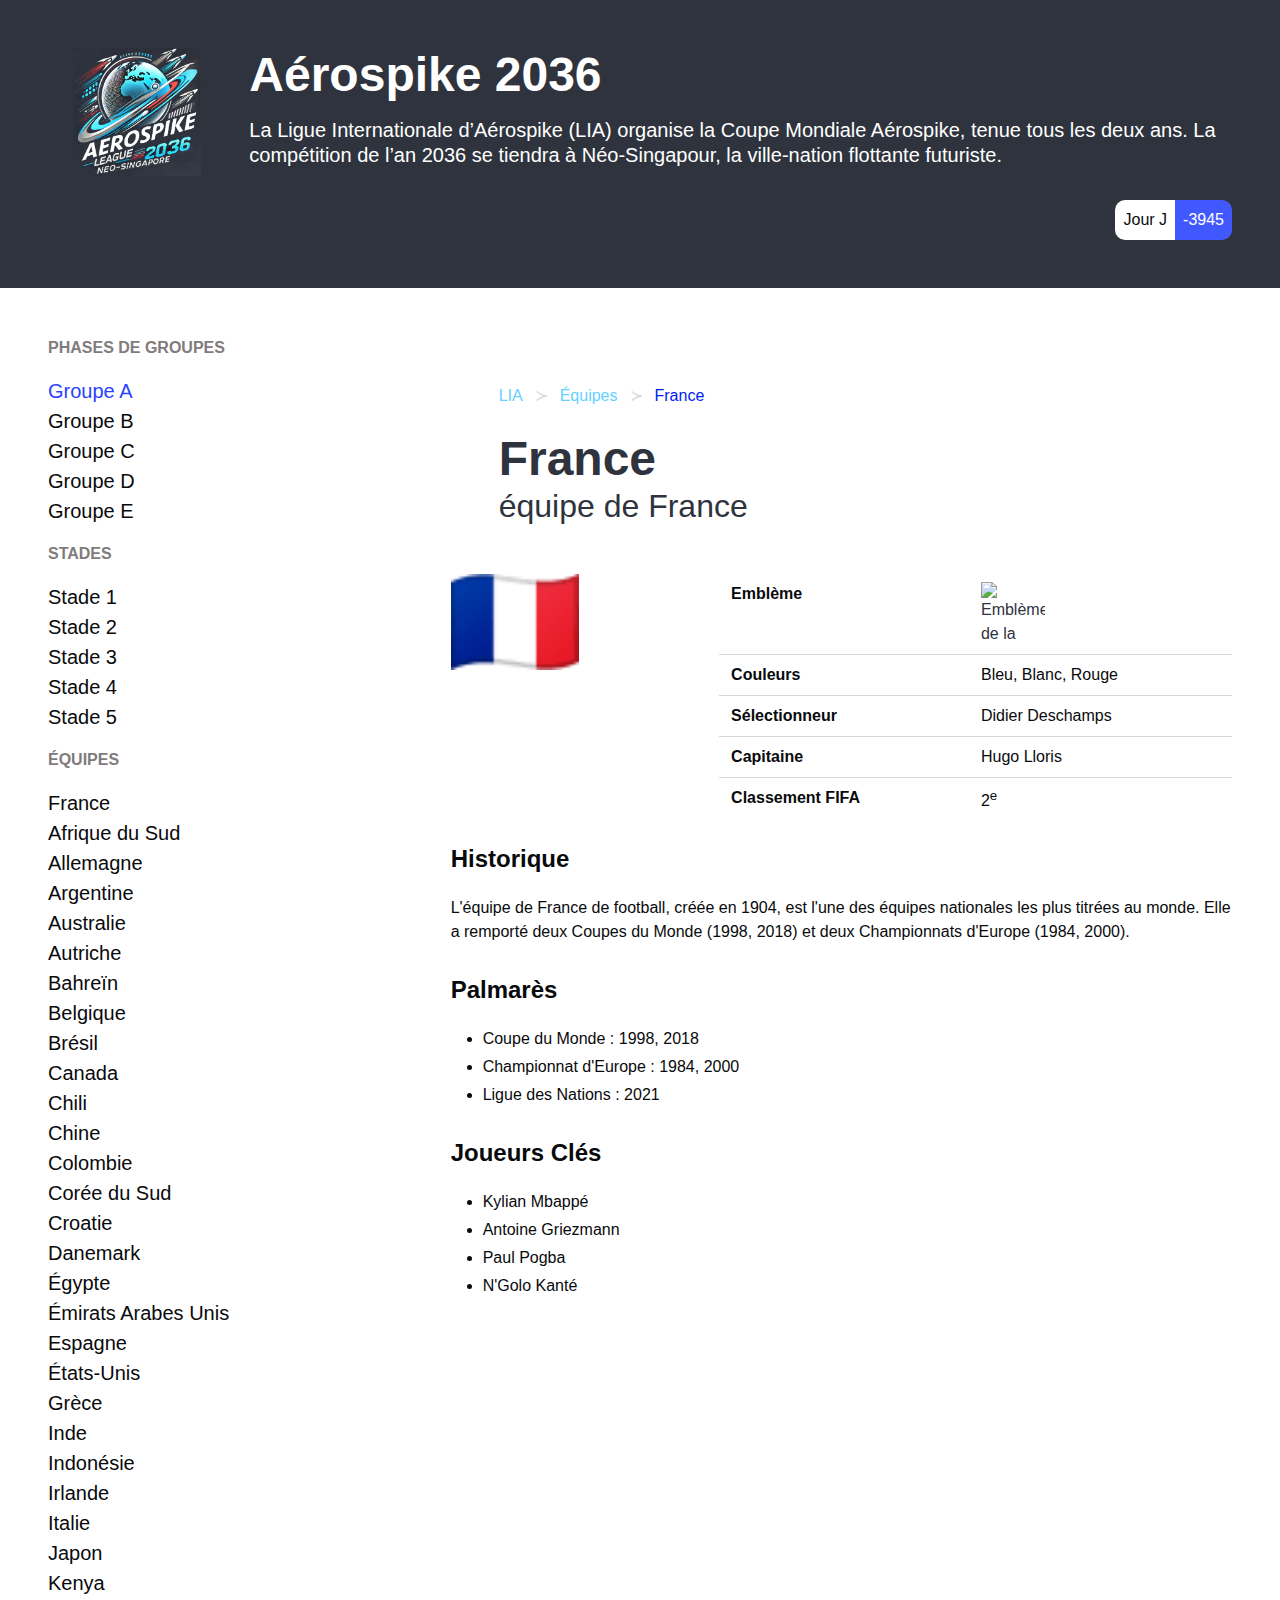
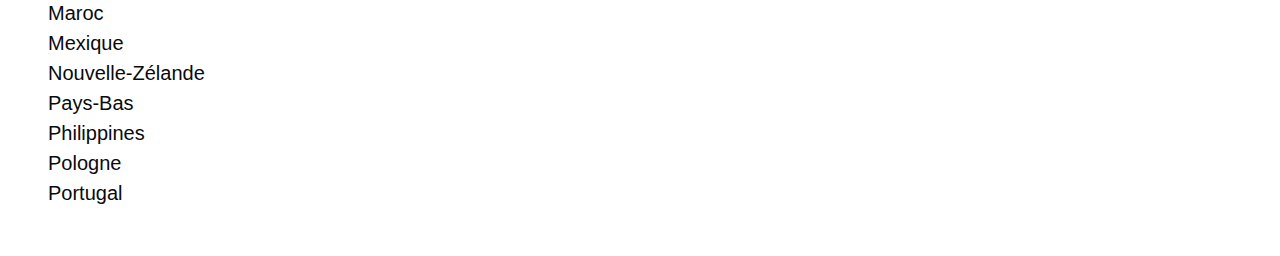
==== France.html @ 1cf7dc84 "creation de groupe et equipes" ====
<!DOCTYPE html>
<html lang="fr">

<head>
  <meta charset="UTF-8">
  <meta name="viewport" content="width=device-width, initial-scale=1.0">
  <title>Aérospike 2036</title>

  <!-- Inclusion de la feuille de style Bulma -->
  <link rel="stylesheet" href="./bulma/bulma.css">
  <link rel="stylesheet" href="./bulma/update.css">
</head>

<body class="has-background-dark has-text-white">
  <section class="section has-background-dark">

    <div class="columns">
      <div class="column is-2 is-flex is-justify-content-center is-align-items-center">
        <figure class="image is-128x128">
          <img src="./images/logo.webp" alt="Logo">
        </figure>
      </div>
      <div class="column is-10">
        <h1 class="title is-size-1 has-text-white mb-4">Aérospike 2036</h1>
        <p class="subtitle is-size-5 has-text-white">
          La Ligue Internationale d’Aérospike (LIA) organise la Coupe Mondiale Aérospike, tenue tous les deux ans.
          La compétition de l’an 2036 se tiendra à Néo-Singapour, la ville-nation flottante futuriste.
        </p>
      </div>
    </div>



    <div class="column is-2 is-offset-10">


      <div class="container">
        <div class="columns is-flex is-justify-content-flex-end is-mobile">
          <div class="has-background-white rounded-left-corners"> <span class="has-text-black	  is-flex is-align-items-center p-2">Jour
              J</span></div>
          <div class="has-background-link rouded-right-corner"> <span class="p-2  is-flex is-align-items-center">-3945</span></div>
        </div>
      </div>

    </div>



  </section>


  <section class="section has-background-white">

    <div class="columns column-reverse-mobile">


      <div class="column is-4">
        <h2 class="has-text-grey-dark has-text-weight-semibold is-uppercase is-size-6 mb-4 mr-4 light-black">
          Phases de Groupes
        </h2>
        <ul class="has-text-black	 is-size-5">
          <li><a href="groupeA.html">Groupe A</a></li>
          <li>Groupe B</li>
          <li>Groupe C</li>
          <li>Groupe D</li>
          <li>Groupe E</li>
        </ul>

        <h2 class="has-text-grey-dark has-text-weight-semibold is-uppercase is-size-6 mb-4 mt-4 light-black">
          Stades
        </h2>
        <ul class="has-text-black	 is-size-5">
          <li>Stade 1</li>
          <li>Stade 2</li>
          <li>Stade 3</li>
          <li>Stade 4</li>
          <li>Stade 5</li>
        </ul>


        <h2 class="has-text-grey-dark has-text-weight-semibold is-uppercase is-size-6 mb-4 mt-4 light-black">
          Équipes
        </h2>
        <ul class="has-text-black	 is-size-5">
          <li>France</li>
          <li>Afrique du Sud</li>
          <li>Allemagne</li>
          <li>Argentine</li>
          <li>Australie</li>
          <li>Autriche</li>
          <li>Bahreïn</li>
          <li>Belgique</li>
          <li>Brésil</li>
          <li>Canada</li>
          <li>Chili</li>
          <li>Chine</li>
          <li>Colombie</li>
          <li>Corée du Sud</li>
          <li>Croatie</li>
          <li>Danemark</li>
          <li>Égypte</li>
          <li>Émirats Arabes Unis</li>
          <li>Espagne</li>
          <li>États-Unis</li>
          <li>Grèce</li>
          <li>Inde</li>
          <li>Indonésie</li>
          <li>Irlande</li>
          <li>Italie</li>
          <li>Japon</li>
          <li>Kenya</li>
          <li>Maroc</li>
          <li>Mexique</li>
          <li>Nouvelle-Zélande</li>
          <li>Pays-Bas</li>
          <li>Philippines</li>
          <li>Pologne</li>
          <li>Portugal</li>
        </ul>

      </div>



      <!-- Colonne droite (8/12) -->
      <div class="column is-8 ">
        <section class="section">
          <div class="container">
            <!-- Ligne de navigation -->
            <nav class="breadcrumb has-succeeds-separator is-size-6" aria-label="breadcrumbs">
              <ul>
                <li><a href="#" class="has-text-info">LIA</a></li>
                <li><a href="#" class="has-text-info">Équipes</a></li>
                <li class="is-active"><a href="#" aria-current="page">France</a></li>
              </ul>
            </nav>
            <!-- Titre principal -->
            <h1 class="title is-size-1 has-text-dark">France</h1>
            <!-- Sous-titre -->
            <h2 class="subtitle is-size-3 has-text-dark">équipe de France</h2>
          </div>
        </section>


        
<!-- Emblème et informations principales -->
<div class="columns">
    <div class="column is-4">
      <figure class="image is-128x128">
        <img src="./images/flags/fr.png" alt="Emblème de la France">
      </figure>
    </div>
    <div class="column is-8">
      <table class="table is-fullwidth">
        <tbody>
          <tr>
            <th class="has-text-black">Emblème</th>
            <td><img src="./images/emblem_france.png" alt="Emblème de la France" class="image is-64x64"></td>
          </tr>
          <tr>
            <th class="has-text-black">Couleurs</th>
            <td class="has-text-black">Bleu, Blanc, Rouge</td>
          </tr>
          <tr>
            <th class="has-text-black">Sélectionneur</th>
            <td class="has-text-black">Didier Deschamps</td>
          </tr>
          <tr>
            <th class="has-text-black">Capitaine</th>
            <td class="has-text-black">Hugo Lloris</td>
          </tr>
          <tr>
            <th class="has-text-black">Classement FIFA</th>
            <td class="has-text-black">2<sup>e</sup></td>
          </tr>
        </tbody>
      </table>
    </div>
  </div>
  
  <!-- Informations supplémentaires -->
  <div class="content has-text-black">
    <h3 class="title is-size-4 has-text-black">Historique</h3>
    <p class="has-text-black">L'équipe de France de football, créée en 1904, est l'une des équipes nationales les plus titrées au monde. Elle a remporté deux Coupes du Monde (1998, 2018) et deux Championnats d'Europe (1984, 2000).</p>
  
    <h3 class="title is-size-4 has-text-black">Palmarès</h3>
    <ul class="has-text-black">
      <li>Coupe du Monde : 1998, 2018</li>
      <li>Championnat d'Europe : 1984, 2000</li>
      <li>Ligue des Nations : 2021</li>
    </ul>
  
    <h3 class="title is-size-4 has-text-black">Joueurs Clés</h3>
    <ul class="has-text-black">
      <li>Kylian Mbappé</li>
      <li>Antoine Griezmann</li>
      <li>Paul Pogba</li>
      <li>N'Golo Kanté</li>
    </ul>
  </div>

      </div>
    </div>
  </section>



</body>

</html>
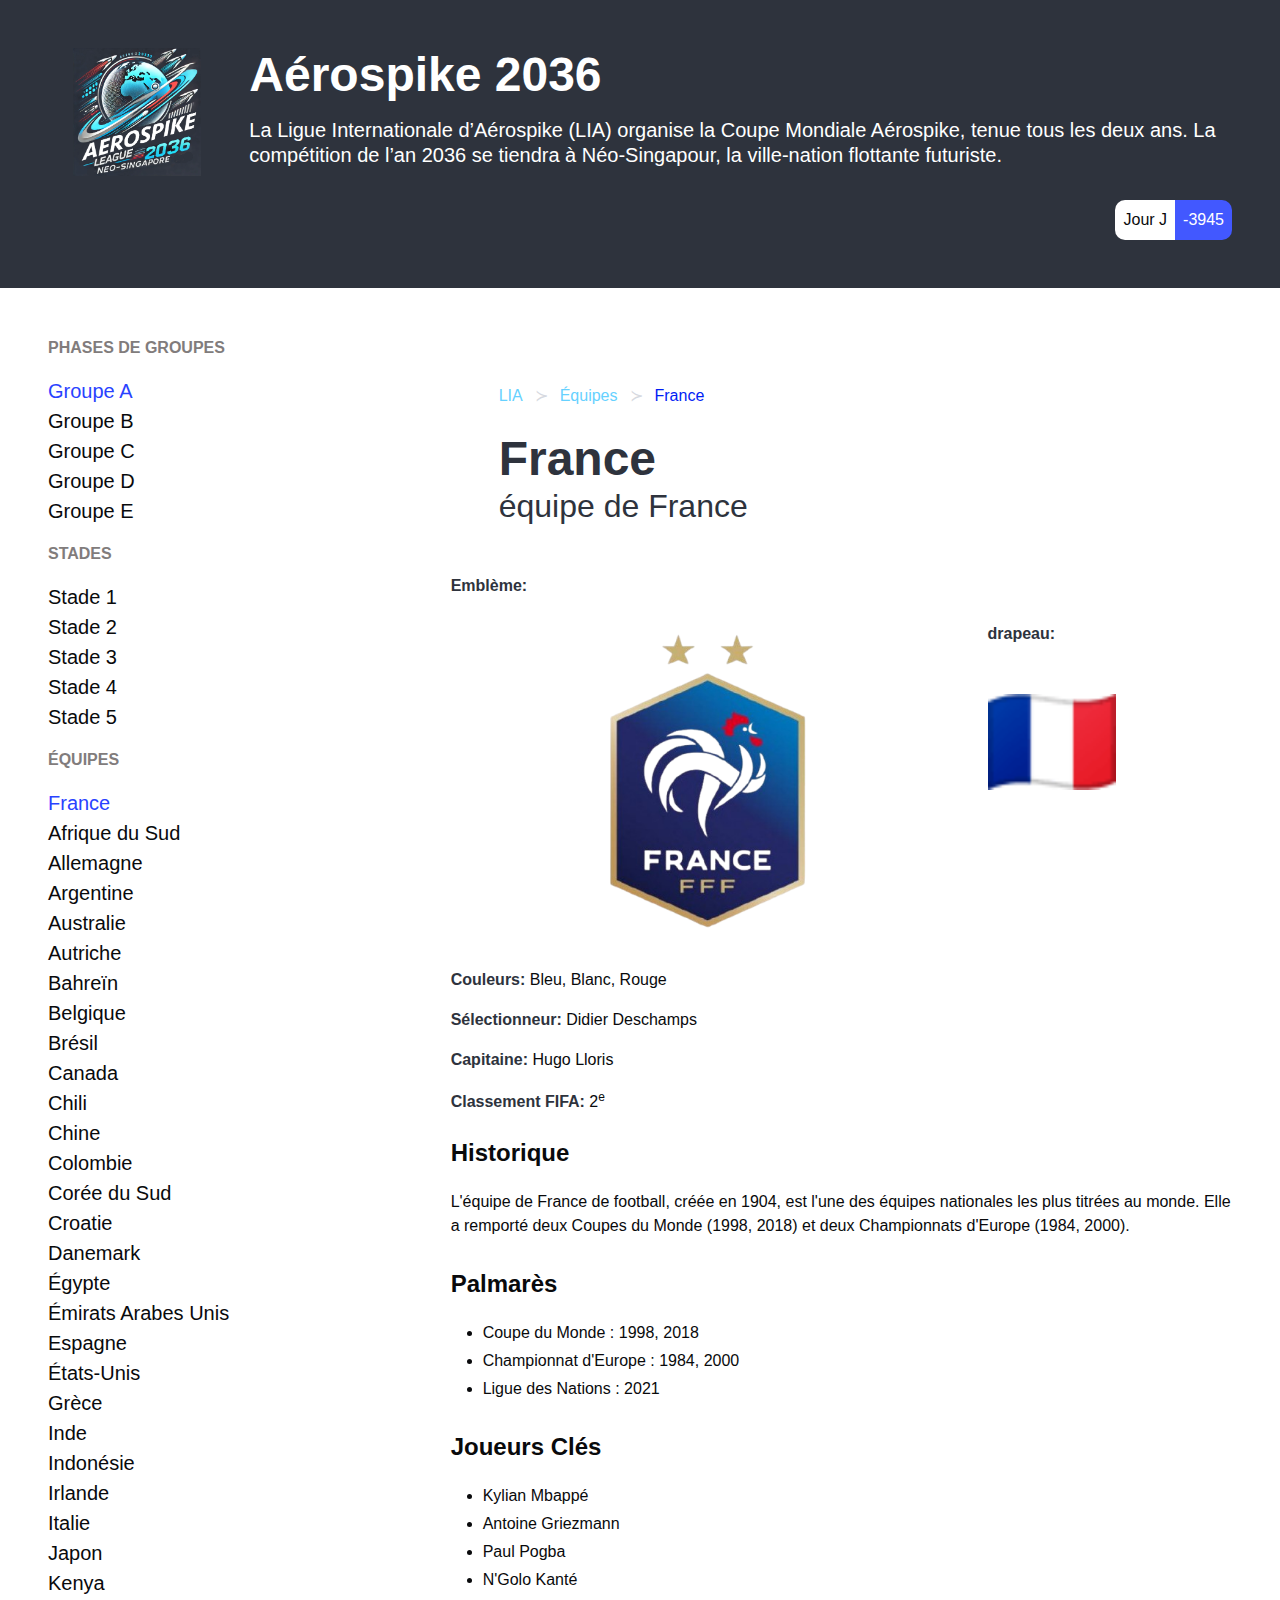
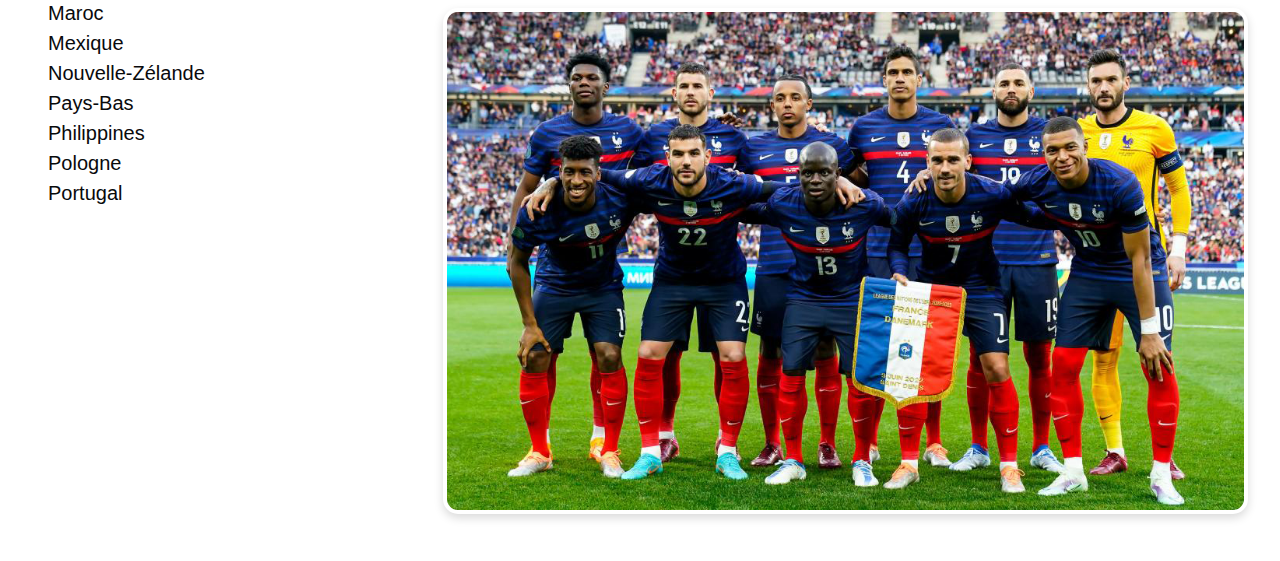
==== commit 314c8458: "style updated" ====
--- a/France.html
+++ b/France.html
@@ -36,9 +36,11 @@
 
       <div class="container">
         <div class="columns is-flex is-justify-content-flex-end is-mobile">
-          <div class="has-background-white rounded-left-corners"> <span class="has-text-black	  is-flex is-align-items-center p-2">Jour
+          <div class="has-background-white rounded-left-corners"> <span
+              class="has-text-black	  is-flex is-align-items-center p-2">Jour
               J</span></div>
-          <div class="has-background-link rouded-right-corner"> <span class="p-2  is-flex is-align-items-center">-3945</span></div>
+          <div class="has-background-link rouded-right-corner"> <span
+              class="p-2  is-flex is-align-items-center">-3945</span></div>
         </div>
       </div>
 
@@ -82,7 +84,9 @@
           Équipes
         </h2>
         <ul class="has-text-black	 is-size-5">
-          <li>France</li>
+          <a href="France.html">
+            <li>France</li>
+          </a>
           <li>Afrique du Sud</li>
           <li>Allemagne</li>
           <li>Argentine</li>
@@ -129,7 +133,7 @@
             <!-- Ligne de navigation -->
             <nav class="breadcrumb has-succeeds-separator is-size-6" aria-label="breadcrumbs">
               <ul>
-                <li><a href="#" class="has-text-info">LIA</a></li>
+                <li><a href="index.html" class="has-text-info">LIA</a></li>
                 <li><a href="#" class="has-text-info">Équipes</a></li>
                 <li class="is-active"><a href="#" aria-current="page">France</a></li>
               </ul>
@@ -142,62 +146,64 @@
         </section>
 
 
-        
-<!-- Emblème et informations principales -->
-<div class="columns">
-    <div class="column is-4">
-      <figure class="image is-128x128">
-        <img src="./images/flags/fr.png" alt="Emblème de la France">
-      </figure>
-    </div>
-    <div class="column is-8">
-      <table class="table is-fullwidth">
-        <tbody>
-          <tr>
-            <th class="has-text-black">Emblème</th>
-            <td><img src="./images/emblem_france.png" alt="Emblème de la France" class="image is-64x64"></td>
-          </tr>
-          <tr>
-            <th class="has-text-black">Couleurs</th>
-            <td class="has-text-black">Bleu, Blanc, Rouge</td>
-          </tr>
-          <tr>
-            <th class="has-text-black">Sélectionneur</th>
-            <td class="has-text-black">Didier Deschamps</td>
-          </tr>
-          <tr>
-            <th class="has-text-black">Capitaine</th>
-            <td class="has-text-black">Hugo Lloris</td>
-          </tr>
-          <tr>
-            <th class="has-text-black">Classement FIFA</th>
-            <td class="has-text-black">2<sup>e</sup></td>
-          </tr>
-        </tbody>
-      </table>
-    </div>
-  </div>
-  
-  <!-- Informations supplémentaires -->
-  <div class="content has-text-black">
-    <h3 class="title is-size-4 has-text-black">Historique</h3>
-    <p class="has-text-black">L'équipe de France de football, créée en 1904, est l'une des équipes nationales les plus titrées au monde. Elle a remporté deux Coupes du Monde (1998, 2018) et deux Championnats d'Europe (1984, 2000).</p>
-  
-    <h3 class="title is-size-4 has-text-black">Palmarès</h3>
-    <ul class="has-text-black">
-      <li>Coupe du Monde : 1998, 2018</li>
-      <li>Championnat d'Europe : 1984, 2000</li>
-      <li>Ligue des Nations : 2021</li>
-    </ul>
-  
-    <h3 class="title is-size-4 has-text-black">Joueurs Clés</h3>
-    <ul class="has-text-black">
-      <li>Kylian Mbappé</li>
-      <li>Antoine Griezmann</li>
-      <li>Paul Pogba</li>
-      <li>N'Golo Kanté</li>
-    </ul>
-  </div>
+        <section>
+          <!-- Emblème et informations principales -->
+          <div class="columns ">
+           
+            <div class="column is-8">
+              <div class="content">
+                <p class="has-text-black"><strong>Emblème:</strong>
+                <figure>
+                  <img class="rotating-flag" src="./images/emblem_france.png" alt="Emblème de la France">
+                </figure>
+                </p>
+                <p class="has-text-black"><strong>Couleurs:</strong> Bleu, Blanc, Rouge</p>
+                <p class="has-text-black"><strong>Sélectionneur:</strong> Didier Deschamps</p>
+                <p class="has-text-black"><strong>Capitaine:</strong> Hugo Lloris</p>
+                <p class="has-text-black"><strong>Classement FIFA:</strong> 2<sup>e</sup></p>
+              </div>
+            </div>
+            <div class="column is-4">
+              <p class="has-text-black my-6"><strong>drapeau:</strong>
+              <figure class="image is-128x128">
+                <div class="flag-wrapper">
+                  <img src="./images/flags/fr.png" alt="Emblème de la France" class=" is-paddingless">
+                </div>
+              </figure>
+            </div>
+          </div>
+
+          <!-- Informations supplémentaires -->
+          <div class="content has-text-black">
+            <h3 class="title is-size-4 has-text-black">Historique</h3>
+            <p class="has-text-black">L'équipe de France de football, créée en 1904, est l'une des équipes nationales
+              les plus titrées au monde. Elle a remporté deux Coupes du Monde (1998, 2018) et deux Championnats d'Europe
+              (1984, 2000).</p>
+
+            <h3 class="title is-size-4 has-text-black">Palmarès</h3>
+            <ul class="has-text-black">
+              <li>Coupe du Monde : 1998, 2018</li>
+              <li>Championnat d'Europe : 1984, 2000</li>
+              <li>Ligue des Nations : 2021</li>
+            </ul>
+
+            <h3 class="title is-size-4 has-text-black">Joueurs Clés</h3>
+            <ul class="has-text-black">
+              <li>Kylian Mbappé</li>
+              <li>Antoine Griezmann</li>
+              <li>Paul Pogba</li>
+              <li>N'Golo Kanté</li>
+            </ul>
+          </div>
+
+          <div class="columns">
+            <div class="colum is-12">
+              <img src="./images/france.jpg" alt="équipe de france" class="beautiful-image p-1 m-1">
+            </div>
+          </div>
+
+
+        </section>
 
       </div>
     </div>
--- a/bulma/update.css
+++ b/bulma/update.css
@@ -25,3 +25,33 @@
   }
 }
 
+
+
+.rotating-flag {
+  
+  transform-origin: center; /* Pivot the animation around the center of the image */
+  animation: rotateY 10s infinite linear;
+}
+
+@keyframes rotateY {
+  0% {
+    transform: rotateY(0deg);
+  }
+  100% {
+    transform: rotateY(360deg);
+  }
+}
+
+
+.beautiful-image {
+  width: 100%; /* Make sure the image is responsive */
+  height: auto; /* Keep aspect ratio intact */
+  border-radius: 15px; /* Rounded corners */
+  box-shadow: 0 4px 10px rgba(0, 0, 0, 0.15); /* Subtle shadow for depth */
+  transition: transform 0.3s ease, box-shadow 0.3s ease; /* Smooth transitions for effects */
+}
+
+.beautiful-image:hover {
+  transform: scale(1.05); /* Slight zoom effect on hover */
+  box-shadow: 0 8px 20px rgba(0, 0, 0, 0.25); /* Darker shadow on hover */
+}
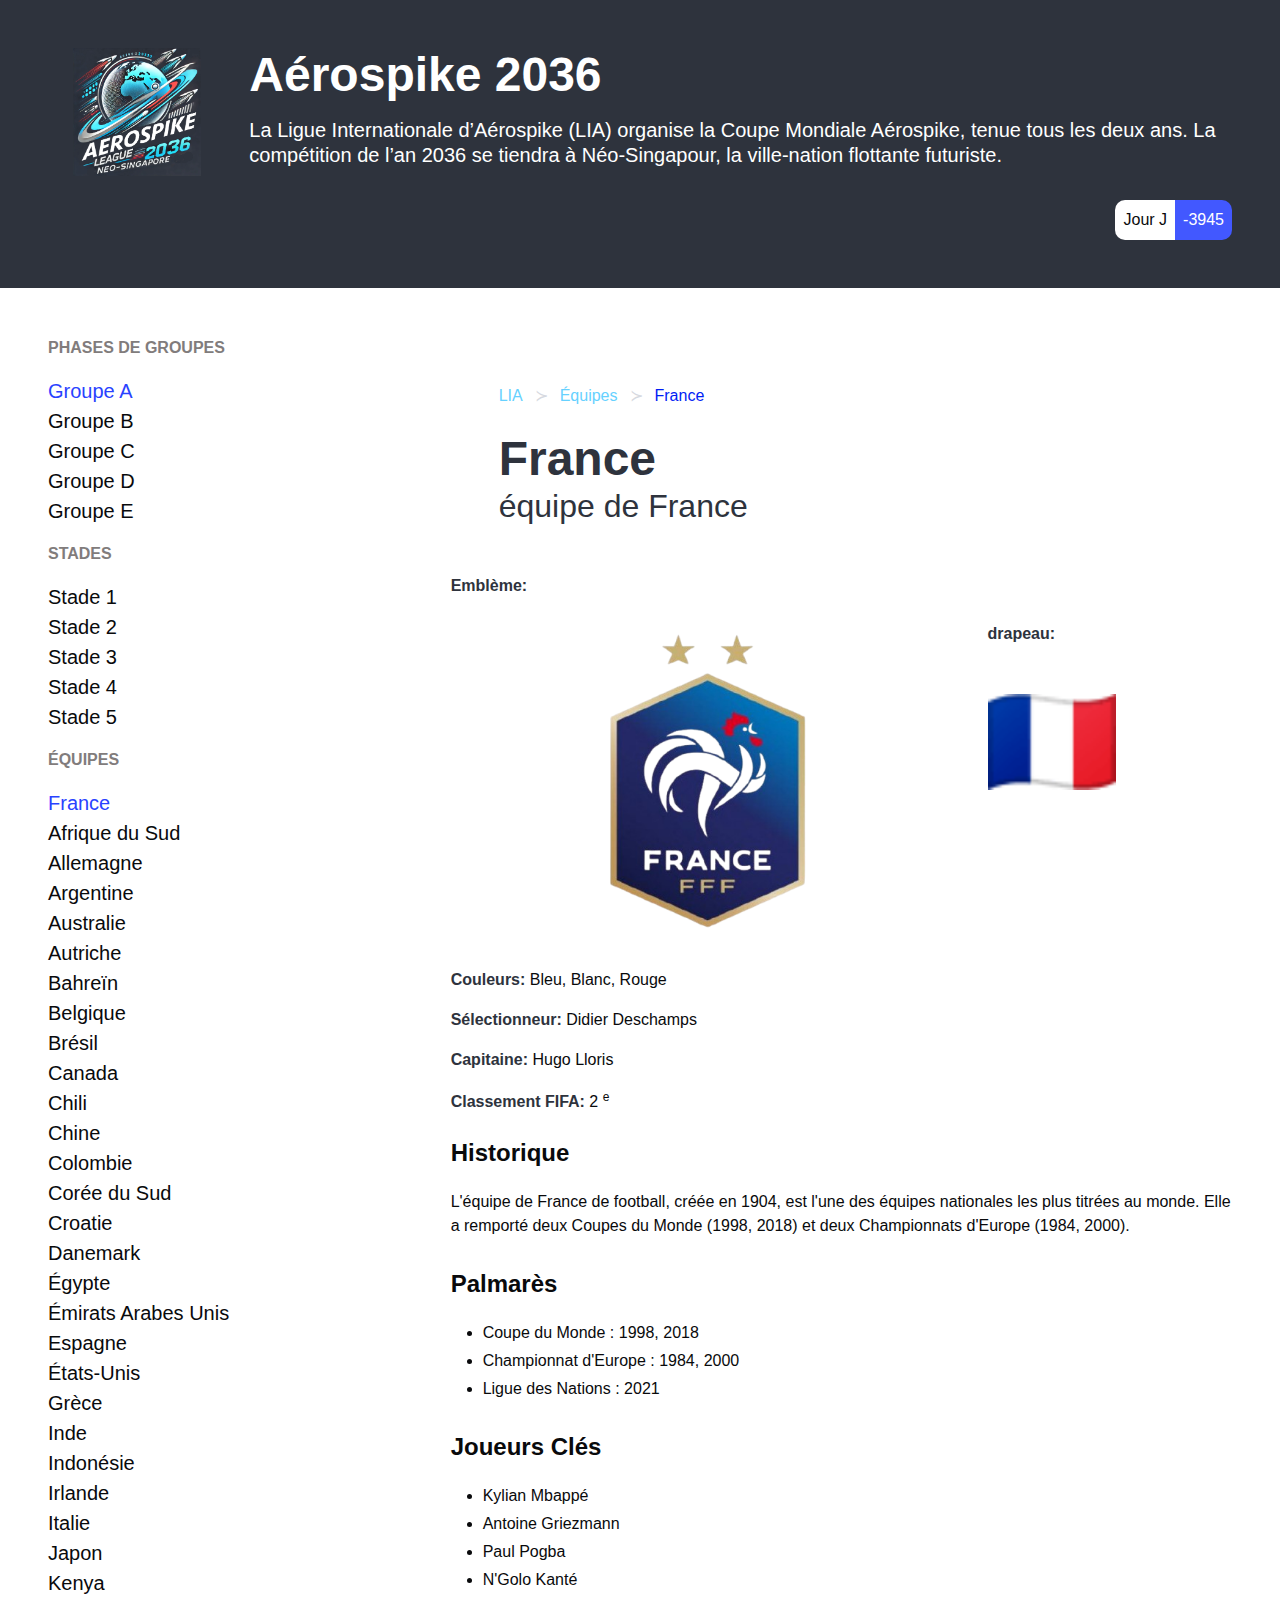
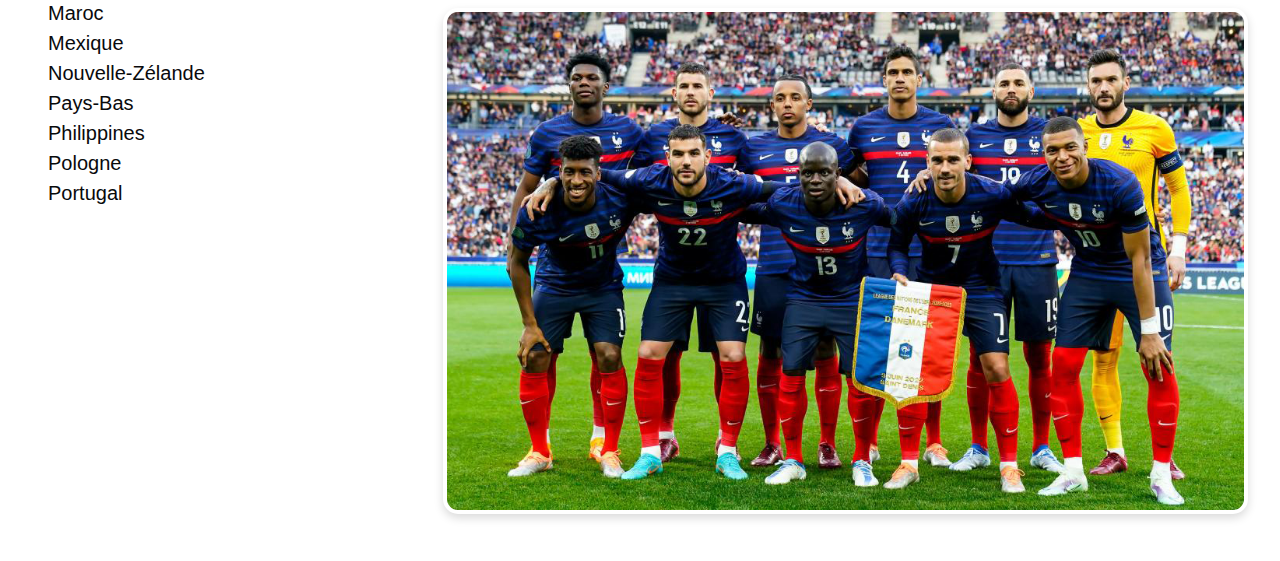
==== commit ede8ba1b: "final version" ====
--- a/France.html
+++ b/France.html
@@ -1,216 +1,184 @@
 <!DOCTYPE html>
 <html lang="fr">
-
-<head>
-  <meta charset="UTF-8">
-  <meta name="viewport" content="width=device-width, initial-scale=1.0">
-  <title>Aérospike 2036</title>
-
-  <!-- Inclusion de la feuille de style Bulma -->
-  <link rel="stylesheet" href="./bulma/bulma.css">
-  <link rel="stylesheet" href="./bulma/update.css">
-</head>
-
-<body class="has-background-dark has-text-white">
-  <section class="section has-background-dark">
-
-    <div class="columns">
-      <div class="column is-2 is-flex is-justify-content-center is-align-items-center">
-        <figure class="image is-128x128">
-          <img src="./images/logo.webp" alt="Logo">
-        </figure>
-      </div>
-      <div class="column is-10">
-        <h1 class="title is-size-1 has-text-white mb-4">Aérospike 2036</h1>
-        <p class="subtitle is-size-5 has-text-white">
-          La Ligue Internationale d’Aérospike (LIA) organise la Coupe Mondiale Aérospike, tenue tous les deux ans.
-          La compétition de l’an 2036 se tiendra à Néo-Singapour, la ville-nation flottante futuriste.
-        </p>
-      </div>
-    </div>
-
-
-
-    <div class="column is-2 is-offset-10">
-
-
-      <div class="container">
-        <div class="columns is-flex is-justify-content-flex-end is-mobile">
-          <div class="has-background-white rounded-left-corners"> <span
-              class="has-text-black	  is-flex is-align-items-center p-2">Jour
-              J</span></div>
-          <div class="has-background-link rouded-right-corner"> <span
-              class="p-2  is-flex is-align-items-center">-3945</span></div>
+  <head>
+    <meta charset="UTF-8">
+    <meta name="viewport" content="width=device-width, initial-scale=1.0">
+    <title>Aérospike 2036</title>
+    <!-- Inclusion de la feuille de style Bulma -->
+    <link rel="stylesheet" href="./bulma/bulma.css">
+  </head>
+  <body class="has-background-dark has-text-white">
+    <section class="section has-background-dark">
+      <div class="columns">
+        <div class="column is-2 is-flex is-justify-content-center is-align-items-center">
+          <figure class="image is-128x128">
+            <img src="./images/logo.webp" alt="Logo">
+          </figure>
+        </div>
+        <div class="column is-10">
+          <h1 class="title is-size-1 has-text-white mb-4">Aérospike 2036</h1>
+          <p class="subtitle is-size-5 has-text-white"> La Ligue Internationale d’Aérospike (LIA) organise la Coupe Mondiale Aérospike, tenue tous les deux ans. La compétition de l’an 2036 se tiendra à Néo-Singapour, la ville-nation flottante futuriste. </p>
         </div>
       </div>
-
-    </div>
-
-
-
-  </section>
-
-
-  <section class="section has-background-white">
-
-    <div class="columns column-reverse-mobile">
-
-
-      <div class="column is-4">
-        <h2 class="has-text-grey-dark has-text-weight-semibold is-uppercase is-size-6 mb-4 mr-4 light-black">
-          Phases de Groupes
-        </h2>
-        <ul class="has-text-black	 is-size-5">
-          <li><a href="groupeA.html">Groupe A</a></li>
-          <li>Groupe B</li>
-          <li>Groupe C</li>
-          <li>Groupe D</li>
-          <li>Groupe E</li>
-        </ul>
-
-        <h2 class="has-text-grey-dark has-text-weight-semibold is-uppercase is-size-6 mb-4 mt-4 light-black">
-          Stades
-        </h2>
-        <ul class="has-text-black	 is-size-5">
-          <li>Stade 1</li>
-          <li>Stade 2</li>
-          <li>Stade 3</li>
-          <li>Stade 4</li>
-          <li>Stade 5</li>
-        </ul>
-
-
-        <h2 class="has-text-grey-dark has-text-weight-semibold is-uppercase is-size-6 mb-4 mt-4 light-black">
-          Équipes
-        </h2>
-        <ul class="has-text-black	 is-size-5">
-          <a href="France.html">
-            <li>France</li>
-          </a>
-          <li>Afrique du Sud</li>
-          <li>Allemagne</li>
-          <li>Argentine</li>
-          <li>Australie</li>
-          <li>Autriche</li>
-          <li>Bahreïn</li>
-          <li>Belgique</li>
-          <li>Brésil</li>
-          <li>Canada</li>
-          <li>Chili</li>
-          <li>Chine</li>
-          <li>Colombie</li>
-          <li>Corée du Sud</li>
-          <li>Croatie</li>
-          <li>Danemark</li>
-          <li>Égypte</li>
-          <li>Émirats Arabes Unis</li>
-          <li>Espagne</li>
-          <li>États-Unis</li>
-          <li>Grèce</li>
-          <li>Inde</li>
-          <li>Indonésie</li>
-          <li>Irlande</li>
-          <li>Italie</li>
-          <li>Japon</li>
-          <li>Kenya</li>
-          <li>Maroc</li>
-          <li>Mexique</li>
-          <li>Nouvelle-Zélande</li>
-          <li>Pays-Bas</li>
-          <li>Philippines</li>
-          <li>Pologne</li>
-          <li>Portugal</li>
-        </ul>
-
+      <div class="column is-2 is-offset-10">
+        <div class="container">
+          <div class="columns is-flex is-justify-content-flex-end is-mobile">
+            <div class="has-background-white rounded-left-corners">
+              <span class="has-text-black	  is-flex is-align-items-center p-2">Jour J</span>
+            </div>
+            <div class="has-background-link rouded-right-corner">
+              <span class="p-2  is-flex is-align-items-center">-3945</span>
+            </div>
+          </div>
+        </div>
       </div>
-
-
-
-      <!-- Colonne droite (8/12) -->
-      <div class="column is-8 ">
-        <section class="section">
-          <div class="container">
-            <!-- Ligne de navigation -->
-            <nav class="breadcrumb has-succeeds-separator is-size-6" aria-label="breadcrumbs">
-              <ul>
-                <li><a href="index.html" class="has-text-info">LIA</a></li>
-                <li><a href="#" class="has-text-info">Équipes</a></li>
-                <li class="is-active"><a href="#" aria-current="page">France</a></li>
-              </ul>
-            </nav>
-            <!-- Titre principal -->
-            <h1 class="title is-size-1 has-text-dark">France</h1>
-            <!-- Sous-titre -->
-            <h2 class="subtitle is-size-3 has-text-dark">équipe de France</h2>
-          </div>
-        </section>
-
-
-        <section>
-          <!-- Emblème et informations principales -->
-          <div class="columns ">
-           
-            <div class="column is-8">
-              <div class="content">
-                <p class="has-text-black"><strong>Emblème:</strong>
-                <figure>
-                  <img class="rotating-flag" src="./images/emblem_france.png" alt="Emblème de la France">
+    </section>
+    <section class="section has-background-white">
+      <div class="columns column-reverse-mobile">
+        <div class="column is-4">
+          <h2 class="has-text-grey-dark has-text-weight-semibold is-uppercase is-size-6 mb-4 mr-4 light-black"> Phases de Groupes </h2>
+          <ul class="has-text-black	 is-size-5">
+            <li>
+              <a href="groupeA.html">Groupe A</a>
+            </li>
+            <li>Groupe B</li>
+            <li>Groupe C</li>
+            <li>Groupe D</li>
+            <li>Groupe E</li>
+          </ul>
+          <h2 class="has-text-grey-dark has-text-weight-semibold is-uppercase is-size-6 mb-4 mt-4 light-black"> Stades </h2>
+          <ul class="has-text-black	 is-size-5">
+            <li>Stade 1</li>
+            <li>Stade 2</li>
+            <li>Stade 3</li>
+            <li>Stade 4</li>
+            <li>Stade 5</li>
+          </ul>
+          <h2 class="has-text-grey-dark has-text-weight-semibold is-uppercase is-size-6 mb-4 mt-4 light-black"> Équipes </h2>
+          <ul class="has-text-black	 is-size-5">
+            <a href="France.html">
+              <li>France</li>
+            </a>
+            <li>Afrique du Sud</li>
+            <li>Allemagne</li>
+            <li>Argentine</li>
+            <li>Australie</li>
+            <li>Autriche</li>
+            <li>Bahreïn</li>
+            <li>Belgique</li>
+            <li>Brésil</li>
+            <li>Canada</li>
+            <li>Chili</li>
+            <li>Chine</li>
+            <li>Colombie</li>
+            <li>Corée du Sud</li>
+            <li>Croatie</li>
+            <li>Danemark</li>
+            <li>Égypte</li>
+            <li>Émirats Arabes Unis</li>
+            <li>Espagne</li>
+            <li>États-Unis</li>
+            <li>Grèce</li>
+            <li>Inde</li>
+            <li>Indonésie</li>
+            <li>Irlande</li>
+            <li>Italie</li>
+            <li>Japon</li>
+            <li>Kenya</li>
+            <li>Maroc</li>
+            <li>Mexique</li>
+            <li>Nouvelle-Zélande</li>
+            <li>Pays-Bas</li>
+            <li>Philippines</li>
+            <li>Pologne</li>
+            <li>Portugal</li>
+          </ul>
+        </div>
+        <!-- Colonne droite (8/12) -->
+        <div class="column is-8 ">
+          <section class="section">
+            <div class="container">
+              <!-- Ligne de navigation -->
+              <nav class="breadcrumb has-succeeds-separator is-size-6" aria-label="breadcrumbs">
+                <ul>
+                  <li>
+                    <a href="index.html" class="has-text-info">LIA</a>
+                  </li>
+                  <li>
+                    <a href="#" class="has-text-info">Équipes</a>
+                  </li>
+                  <li class="is-active">
+                    <a href="#" aria-current="page">France</a>
+                  </li>
+                </ul>
+              </nav>
+              <!-- Titre principal -->
+              <h1 class="title is-size-1 has-text-dark">France</h1>
+              <!-- Sous-titre -->
+              <h2 class="subtitle is-size-3 has-text-dark">équipe de France</h2>
+            </div>
+          </section>
+          <section>
+            <!-- Emblème et informations principales -->
+            <div class="columns ">
+              <div class="column is-8">
+                <div class="content">
+                  <p class="has-text-black">
+                    <strong>Emblème:</strong>
+                  <figure>
+                    <img src="./images/emblem_france.png" alt="Emblème de la France">
+                  </figure>
+                  </p>
+                  <p class="has-text-black">
+                    <strong>Couleurs:</strong> Bleu, Blanc, Rouge
+                  </p>
+                  <p class="has-text-black">
+                    <strong>Sélectionneur:</strong> Didier Deschamps
+                  </p>
+                  <p class="has-text-black">
+                    <strong>Capitaine:</strong> Hugo Lloris
+                  </p>
+                  <p class="has-text-black">
+                    <strong>Classement FIFA:</strong> 2 <sup>e</sup>
+                  </p>
+                </div>
+              </div>
+              <div class="column is-4">
+                <p class="has-text-black my-6">
+                  <strong>drapeau:</strong>
+                <figure class="image is-128x128">
+                  <div class="flag-wrapper">
+                    <img src="./images/flags/fr.png" alt="Emblème de la France" class=" is-paddingless">
+                  </div>
                 </figure>
-                </p>
-                <p class="has-text-black"><strong>Couleurs:</strong> Bleu, Blanc, Rouge</p>
-                <p class="has-text-black"><strong>Sélectionneur:</strong> Didier Deschamps</p>
-                <p class="has-text-black"><strong>Capitaine:</strong> Hugo Lloris</p>
-                <p class="has-text-black"><strong>Classement FIFA:</strong> 2<sup>e</sup></p>
               </div>
             </div>
-            <div class="column is-4">
-              <p class="has-text-black my-6"><strong>drapeau:</strong>
-              <figure class="image is-128x128">
-                <div class="flag-wrapper">
-                  <img src="./images/flags/fr.png" alt="Emblème de la France" class=" is-paddingless">
-                </div>
-              </figure>
+            <!-- Informations supplémentaires -->
+            <div class="content has-text-black">
+              <h3 class="title is-size-4 has-text-black">Historique</h3>
+              <p class="has-text-black">L'équipe de France de football, créée en 1904, est l'une des équipes nationales les plus titrées au monde. Elle a remporté deux Coupes du Monde (1998, 2018) et deux Championnats d'Europe (1984, 2000).</p>
+              <h3 class="title is-size-4 has-text-black">Palmarès</h3>
+              <ul class="has-text-black">
+                <li>Coupe du Monde : 1998, 2018</li>
+                <li>Championnat d'Europe : 1984, 2000</li>
+                <li>Ligue des Nations : 2021</li>
+              </ul>
+              <h3 class="title is-size-4 has-text-black">Joueurs Clés</h3>
+              <ul class="has-text-black">
+                <li>Kylian Mbappé</li>
+                <li>Antoine Griezmann</li>
+                <li>Paul Pogba</li>
+                <li>N'Golo Kanté</li>
+              </ul>
             </div>
-          </div>
-
-          <!-- Informations supplémentaires -->
-          <div class="content has-text-black">
-            <h3 class="title is-size-4 has-text-black">Historique</h3>
-            <p class="has-text-black">L'équipe de France de football, créée en 1904, est l'une des équipes nationales
-              les plus titrées au monde. Elle a remporté deux Coupes du Monde (1998, 2018) et deux Championnats d'Europe
-              (1984, 2000).</p>
-
-            <h3 class="title is-size-4 has-text-black">Palmarès</h3>
-            <ul class="has-text-black">
-              <li>Coupe du Monde : 1998, 2018</li>
-              <li>Championnat d'Europe : 1984, 2000</li>
-              <li>Ligue des Nations : 2021</li>
-            </ul>
-
-            <h3 class="title is-size-4 has-text-black">Joueurs Clés</h3>
-            <ul class="has-text-black">
-              <li>Kylian Mbappé</li>
-              <li>Antoine Griezmann</li>
-              <li>Paul Pogba</li>
-              <li>N'Golo Kanté</li>
-            </ul>
-          </div>
-
-          <div class="columns">
-            <div class="colum is-12">
-              <img src="./images/france.jpg" alt="équipe de france" class="beautiful-image p-1 m-1">
+            <div class="columns">
+              <div class="colum is-12">
+                <img src="./images/france.jpg" alt="équipe de france" class="beautiful-image p-1 m-1">
+              </div>
             </div>
-          </div>
-
-
-        </section>
-
+          </section>
+        </div>
       </div>
-    </div>
-  </section>
-
-
-
-</body>
-
+    </section>
+  </body>
 </html>